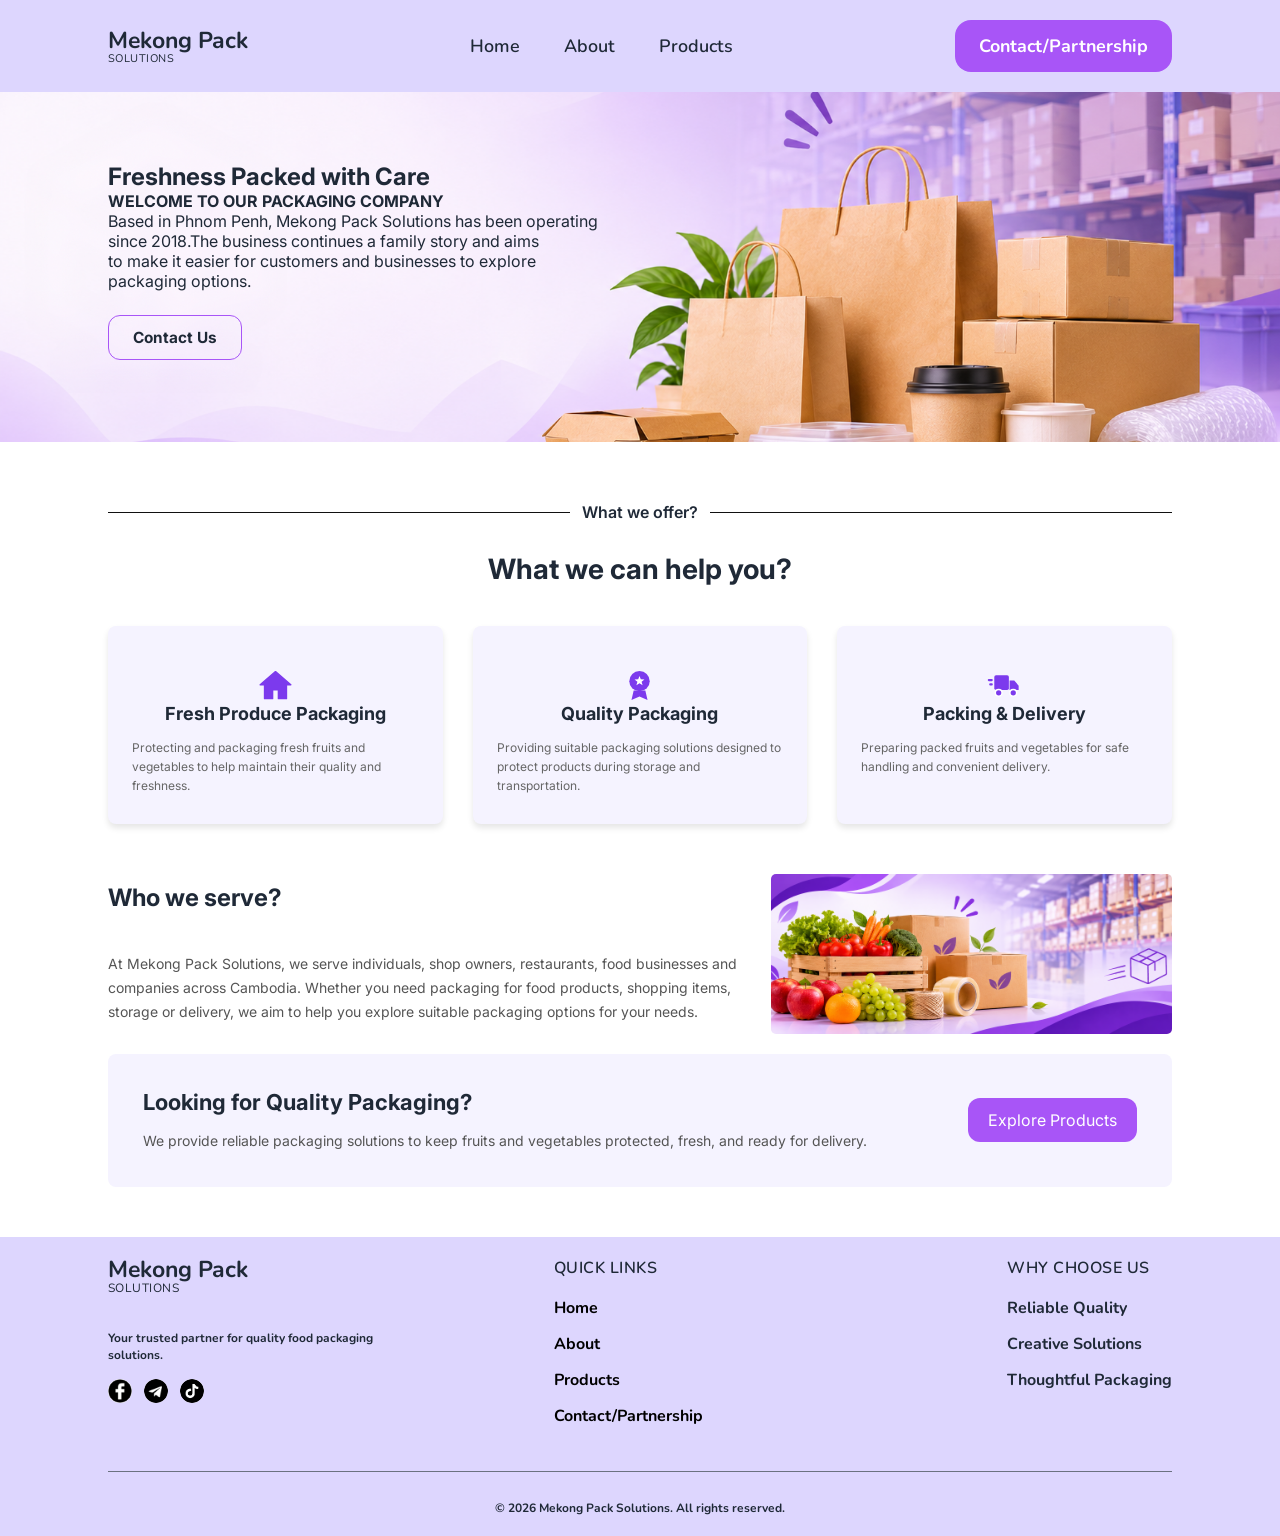
==== about.html @ a9b85f2e "Add about page" ====
<!DOCTYPE html>
<html lang="en">

<head>
  <meta charset="UTF-8">
  <meta name="viewport" content="width=device-width, initial-scale=1.0">
  <link rel="stylesheet" href="about.css">
  <title>About</title>
  <link rel="icon" href="/image/icon title.jpg">
  <script src="script.js"></script>
   <link rel="stylesheet" href="animation.css">
</head>

<body>
  <!--Header Section-->
  <header>
    <p><span>Mekong Pack</span>SOLUTIONS</p>
    <nav>
      <a href="index.html">Home</a>
      <a href="about.html">About</a>
      <a href="products.html">Products</a>
    </nav>
    <div class="btn-header"><a href="contact.html">Contact/Partnership</a></div>
  </header>
  <!--About Section-->
  <section class="about-section">
    <div class="about-image">
      <div class="about-text">
        <h1>Freshness Packed with Care</h1>
        <h4>WELCOME TO OUR PACKAGING COMPANY</h4>
        <p>Based in Phnom Penh, Mekong Pack Solutions has been operating </p>
        <p>since 2018.The business continues a family story and aims </p>
        <p>to make it easier for customers and businesses to explore </p>
        <p>packaging options.</p>
      </div>
      <div class="btn-hero">
        <div class="btn-contact-us"><a href="contact.html">Contact Us</a></div>
        </div>
    </div>
    <div class="label">What we offer?</div>
    <h2>What we can help you?</h2>

    <div class="cards">
      <div class="card">
        <i class="fa-solid fa-house"></i>
        <img src="images/home-icon.svg" alt="Fresh Icon" class="icon">
        <h3>Fresh Produce Packaging</h3>
        <p>Protecting and packaging fresh fruits and vegetables to help maintain their quality and freshness.</p>
      </div>

      <div class="card">
        <i class="fa-solid fa-award"></i>
        <img src="/images/quality-icon.svg" alt="Quality Icon" class="icon">
        <h3>Quality Packaging</h3>
        <p>Providing suitable packaging solutions designed to protect products during storage and transportation.</p>
      </div>

      <div class="card">
        <i class="fa-solid fa-truck"></i>
        <img src="images/delivery-icon.svg" alt="Delivery Icon" class="icon">
        <h3>Packing &amp; Delivery</h3>
        <p>Preparing packed fruits and vegetables for safe handling and convenient delivery.</p>
      </div>
    </div>
    <!--section2-->

    <div class="who-serve">

      <div class="serve-top">

        <div class="serve-text">
          <h2>Who we serve?</h2>

          <p>
            At Mekong Pack Solutions, we serve individuals, shop owners,
            restaurants, food businesses and companies across Cambodia.
            Whether you need packaging for food products, shopping items,
            storage or delivery, we aim to help you explore suitable
            packaging options for your needs.
          </p>
        </div>

        <div class="serve-image">
          <img src="images/ggg.png" alt="Food packaging">
        </div>

      </div>

      <div class="serve-banner">

        <div class="banner-text">
          <h2>Looking for Quality Packaging?</h2>

          <p>
            We provide reliable packaging solutions to keep fruits
            and vegetables protected, fresh, and ready for delivery.
          </p>
        </div>

        <a href="Products.html" class="explore-btn">Explore Products</a>

      </div>

    </div>
    <!--Footer Section-->
    <footer>
      <p><span>Mekong Pack</span>SOLUTIONS</p>
      <div class="left-footer">
        <p>Your trusted partner for quality food packaging solutions.</p>
        <div class="icon-footer">
          <a href=""><img src="/images/fb.jpg" alt="FaceBook"></a>
          <a href=""><img src="/images/Tele.jpg" alt="Telegram"></a>
          <a href=""><img src="/images/Tik.jpg" alt="TikTok"></a>
        </div>
      </div>

      <div class="middle-footer">
        <a href="index.html">Home</a>
        <a href="About.html">About</a>
        <a href="Products.html">Products</a>
        <a href="contact.html">Contact/Partnership</a>
      </div>
      <div class="right-footer">
        <span>WHY CHOOSE US</span>
        <p>Reliable Quality</p>
        <p>Creative Solutions</p>
        <p>Thoughtful Packaging</p>
      </div>

    </footer>

  </section>
</body>

</html>
---- about.css ----
@import url("https://fonts.googleapis.com/css2?family=Inter:wght@400;500;600&family=Nunito:wght@400;600;700;800&display=swap");

:root {
--primary: #7C3AED;
--secondary: #A855F7;
--pale-1: #DDD6FE;
--pale-2: #F5F3FF;

--text-main: #1F2937;
--text-secondary: #6B7280;
--white: #FFFFFF;
--border: #E5E7EB;

--font-heading: "Nunito", sans-serif;
--font-body: "Inter", sans-serif;

/* Side padding: 120px on desktop, shrinks on smaller screens */
--side-padding: clamp(16px, 8.4vw, 120px);
}

@media (min-width: 1441px) {
:root {
--side-padding: calc((100vw - 1200px) / 2);
}
}

* {
margin: 0;
padding: 0;
box-sizing: border-box;
}

html {
-webkit-text-size-adjust: 100%;
scroll-behavior: smooth;
}

body {
font-family: var(--font-body);
color: var(--text-main);
background: #ffffff;
overflow-x: hidden;
}

img {
max-width: 100%;
display: block;
}


/* ---------- Header ---------- */
header {
position: sticky;
top: 0;
z-index: 100;
display: flex;
flex-wrap: wrap;
align-items: center;
justify-content: space-between;
gap: 12px 24px;
padding: 20px var(--side-padding);
background: var(--pale-1);
font-family: var(--font-heading);
color: var(--text-main);
}

header>p {
order: 1;
font-size: 11px;
font-weight: 400;
letter-spacing: 0.5px;
line-height: 1;
}

header>p span {
display: block;
font-size: clamp(20px, 1.8vw, 26px);
font-weight: 700;
letter-spacing: 0;
line-height: 1.1;
}

header nav {
order: 2;
display: flex;
flex-wrap: wrap;
align-items: center;
gap: 12px clamp(20px, 3.4vw, 48px);
}

header nav a {
position: relative;
font-size: clamp(16px, 1.4vw, 20px);
font-weight: 600;
color: var(--text-main);
text-decoration: none;
transition: color 0.2s;
}

header nav a::after {
content: "";
position: absolute;
left: 0;
bottom: -6px;
width: 0;
height: 2px;
background: #000000;
transition: width 0.25s;
}

header nav a:hover {
color: var(--primary);
}

header nav a:hover::after {
width: 100%;
}

.btn-header {
order: 3;
background: var(--secondary);
color: #ffffff;
font-size: 16px;
font-weight: 700;
padding: 14px 24px;
border-radius: 16px;
cursor: pointer;
transition: background 0.2s;
}

.btn-header a {
text-decoration: none;
color: #ffffff;
font-size: clamp(14px, 1.4vw, 20px);
}

.btn-header:hover {
background: var(--primary);
}

@media (max-width: 900px) {
.btn-header {
order: 2;
padding: 10px 18px;
border-radius: 12px;
}

header nav {
order: 3;
flex-basis: 100%;
justify-content: center;
}
}

@media (max-width: 520px) {
header {
padding-top: 14px;
padding-bottom: 14px;
row-gap: 10px;
}

.btn-header {
padding: 9px 14px;
border-radius: 10px;
}

header nav {
gap: 12px 20px;
}
}

@media (max-width: 420px) {
header {
gap: 10px 12px;
}

header>p span {
font-size: 18px;
}

header nav {
gap: 10px 18px;
}

header nav a {
font-size: 15px;
}

.btn-header {
padding: 8px 12px;
}

.btn-header a {
font-size: 13px;
}
}

@media (max-height: 500px) and (orientation: landscape) {
header {
position: static;
}
}


/* ---------- Hero ---------- */
.about-section {
width: 100%;
}

.about-image {
width: 100%;
min-height: 350px;
background-image: url(images/image_no_logo\ \(1\).png);
background-size: cover;
background-position: center;
}

/* bottom padding reduced so the button sits right under the text */
.about-text {
padding: 70px var(--side-padding) 24px;
}

/* line breaks only on desktop, text wraps naturally on small screens */
@media (max-width: 900px) {
.br-desktop {
display: none;
}
}


/* ---------- What we offer ---------- */
.label {
display: flex;
align-items: center;
justify-content: center;
gap: 12px;
font-size: 16px;
font-weight: 600;
margin: 60px var(--side-padding) 30px;
}

.label::before,
.label::after {
content: "";
flex: 1;
height: 1px;
background: #111;
}

.about-section>h2 {
font-size: 28px;
margin: 0 var(--side-padding) 40px;
text-align: center;
}

.cards {
display: flex;
justify-content: center;
gap: 30px;
margin: 0 var(--side-padding);
}
.card {
flex: 1;
min-width: 0;
background: var(--pale-2);
border-radius: 8px;
padding: 28px 24px;
display: flex;
flex-direction: column;
align-items: center;
text-align: center;
box-shadow: 0 4px 6px rgba(0, 0, 0, 0.1);
transition: transform 0.2s, box-shadow 0.2s;
}

.card i {
font-size: 24px;
color: var(--primary);
margin-bottom: 14px;
}

.card h3 {
font-size: 18px;
margin-bottom: 14px;
}

.card p {
font-size: 12px;
line-height: 1.6;
color: #666;
text-align: left;
}

.icon {
width: 35px;
height: 35px;
}


/* ---------- Hero buttons ---------- */
/* padding (not margin) gives the button the same left edge as the text */
.btn-hero {
display: grid;
grid-auto-flow: column;
grid-auto-columns: 1fr;
width: fit-content;
gap: 16px 24px;
padding: 0 var(--side-padding) 70px;
}

.btn-explore,
.btn-contact-us {
border-radius: 12px;
cursor: pointer;
transition: background 0.2s, border-color 0.2s;
}

.btn-explore a,
.btn-contact-us a {
display: block;
padding: 12px 24px;
font-size: clamp(14px, 1.2vw, 18px);
font-weight: 700;
text-align: center;
text-decoration: none;
white-space: nowrap;
}

.btn-explore {
background: #A855F7;
border: 1px solid #A855F7;
}

.btn-explore a {
color: #ffffff;
}

.btn-explore:hover {
background: #7C3AED;
border-color: #7C3AED;
}

.btn-contact-us {
background: transparent;
border: 1px solid #A855F7;
}

.btn-contact-us a {
color: #1f2937;
}

.btn-contact-us:hover {
background: #7C3AED;
}

.btn-contact-us a:hover {
color: #FFFFFF;
}


/* ---------- Who we serve ---------- */
.who-serve {
margin: 50px var(--side-padding);
font-family: var(--font-body);
}

.serve-top {
display: flex;
justify-content: space-between;
align-items: center;
gap: 30px;
margin-bottom: 20px;
}

.serve-text {
width: 60%;
}

.serve-text h2 {
font-size: 24px;
margin-bottom: 40px;
}

.serve-text p {
font-size: 14px;
line-height: 1.7;
color: #555;
}

.serve-image {
width: 38%;
}

.serve-image img {
width: 100%;
height: 160px;
object-fit: cover;
border-radius: 5px;
}


.serve-banner {
background-color: var(--pale-2);
padding: 35px;
border-radius: 8px;
display: flex;
justify-content: space-between;
align-items: center;
gap: 20px;
}

.banner-text h2 {
font-size: 22px;
margin-bottom: 15px;
}

.banner-text p {
font-size: 14px;
color: #555;
line-height: 1.6;
}

.explore-btn {
background-color: var(--secondary);
color: white;
text-decoration: none;
padding: 12px 20px;
border-radius: 12px;
white-space: nowrap;
transition: background 0.2s;
}

.explore-btn:hover {
background-color: var(--primary);
}


/* ---------- Tablet / mobile ---------- */
@media (max-width: 768px) {
.cards {
flex-direction: column;
}

.serve-top {
flex-direction: column;
}

.serve-text,
.serve-image {
width: 100%;
}

.serve-image img {
height: 200px;
}

.serve-banner {
flex-direction: column;
align-items: flex-start;
}

.about-section>h2 {
font-size: 24px;
margin-bottom: 28px;
}

.serve-text h2 {
margin-bottom: 16px;
}
}

/* Small phones */
@media (max-width: 480px) {
.about-text {
padding-top: 40px;
}

.about-text h1 {
font-size: 26px;
}

/* hero buttons stack if there is more than one */
.btn-hero {
grid-auto-flow: row;
padding-bottom: 40px;
}

.label {
margin-top: 40px;
}

.serve-banner {
padding: 24px 20px;
}

.explore-btn {
width: 100%;
text-align: center;
}
}


/* ---------- Footer ---------- */
footer {
display: grid;
grid-template-columns: 1.4fr 1fr auto;
grid-template-areas:
"logo quick why"
"info quick why"
"copy copy copy";
column-gap: clamp(24px, 4vw, 60px);
row-gap: 12px;
align-items: start;
padding: 20px var(--side-padding);
background: #DDD6FE;
font-family: "Nunito", sans-serif;
color: #1f2937;
margin-top: 50px;
}

/* Footer logo */
footer>p {
grid-area: logo;
font-size: 12px;
font-weight: 400;
letter-spacing: 0.5px;
line-height: 1;
}

footer>p span {
display: block;
font-size: clamp(20px, 1.8vw, 26px);
font-weight: 700;
letter-spacing: 0;
line-height: 1.1;
}

/* Left column: tagline and social icons */
.left-footer {
grid-area: info;
min-width: 0;
}

.left-footer>p {
max-width: 280px;
font-size: 12px;
font-weight: 700;
line-height: 1.4;
}
.icon-footer {
display: flex;
align-items: center;
gap: 12px;
margin-top: 16px;
}

.icon-footer img {
width: 24px;
height: 24px;
object-fit: fill;
border-radius: 100%;
}

/* Middle column: quick links */
.middle-footer {
grid-area: quick;
min-width: 0;
display: flex;
flex-direction: column;
gap: 14px;
margin-left: -70px;
}

.middle-footer::before {
content: "QUICK LINKS";
margin-bottom: 4px;
font-size: 16px;
font-weight: 600;
letter-spacing: 0.5px;
}

.middle-footer a {
position: relative;
width: fit-content;
font-size: 16px;
font-weight: 700;
color: #000000;
text-decoration: none;
transition: color 0.2s;
}

.middle-footer a::after {
content: "";
position: absolute;
left: 0;
bottom: -4px;
width: 0;
height: 2px;
background: #000000;
transition: width 0.25s;
}

.middle-footer a:hover {
color: #7C3AED;
}

.middle-footer a:hover::after {
width: 100%;
}

/* Right column: why choose us */
.right-footer {
grid-area: why;
justify-self: end;
display: flex;
flex-direction: column;
gap: 14px;
}

.right-footer span {
margin-bottom: 4px;
font-size: 16px;
font-weight: 600;
letter-spacing: 0.5px;
}

.right-footer p {
font-size: 16px;
font-weight: 700;
}

/* Divider and copyright */
footer::after {
content: "© 2026 Mekong Pack Solutions. All rights reserved.";
grid-area: copy;
margin-top: 32px;
padding-top: 28px;
border-top: 1px solid #6B7280;
text-align: center;
font-size: 12px;
font-weight: 700;
}

/* Footer small laptops (up to 1000px) */
@media (max-width: 1000px) {
.middle-footer {
margin-left: 0;
}
}

/* Footer tablet (up to 900px) */
@media (max-width: 900px) {
footer {
grid-template-columns: 1fr 1fr;
grid-template-areas:
"logo logo"
"info info"
"quick why"
"copy copy";
column-gap: 24px;
row-gap: 20px;
padding-top: 28px;
padding-bottom: 20px;
margin-top: 32px;
}

.middle-footer {
margin-left: 0;
}

.right-footer {
justify-self: start;
}

.left-footer>p {
max-width: 360px;
}

footer::after {
margin-top: 12px;
padding-top: 20px;
font-size: 14px;
}
}

/* Footer mobile (up to 520px) */
@media (max-width: 520px) {
footer {
grid-template-columns: 1fr;
grid-template-areas:
"logo"
"info"
"quick"
"why"
"copy";
row-gap: 24px;
margin-top: 24px;
}

.left-footer>p,
.middle-footer::before,
.middle-footer a,
.right-footer span,
.right-footer p {
font-size: 18px;
}

.icon-footer img {
width: 36px;
height: 36px;
}

footer::after {
font-size: 13px;
}
}
---- animation.css ----
/* ===== Animations for Mekong Pack Solutions =====
   Load this AFTER style.css */

/* ---------- Keyframes ---------- */
@keyframes slide-from-left {
    from { opacity: 0; transform: translateX(-80px); }
    to   { opacity: 1; transform: translateX(0); }
}

@keyframes slide-from-right {
    from { opacity: 0; transform: translateX(80px); }
    to   { opacity: 1; transform: translateX(0); }
}

@keyframes slide-from-top {
    from { opacity: 0; transform: translateY(-40px); }
    to   { opacity: 1; transform: translateY(0); }
}

@keyframes slide-from-bottom {
    from { opacity: 0; transform: translateY(50px); }
    to   { opacity: 1; transform: translateY(0); }
}

@keyframes grow-up {
    from { transform: scaleY(0); }
    to   { transform: scaleY(1); }
}

@keyframes grow-bar {
    from { transform: scaleX(0); }
    to   { transform: scaleX(1); }
}

@keyframes float-soft {
    0%, 100% { transform: translateY(0); }
    50%      { transform: translateY(-10px); }
}

/* ---------- On page load ---------- */
/* "backwards" fill: after the animation ends, normal styles (like hover) work again */
header {
    animation: slide-from-top 0.7s ease-out backwards;
}

.hero-section .left-con > * {
    animation: slide-from-left 0.9s ease-out backwards;
}
.hero-section .left-con > *:nth-child(1) { animation-delay: 0.15s; }
.hero-section .left-con > *:nth-child(2) { animation-delay: 0.30s; }
.hero-section .left-con > *:nth-child(3) { animation-delay: 0.45s; }
.hero-section .left-con > *:nth-child(4) { animation-delay: 0.60s; }

.hero-section img {
    animation: slide-from-right 1s ease-out 0.25s backwards;
}

/* ---------- On scroll (JS adds .is-visible) ---------- */
.reveal {
    opacity: 0;
}

.reveal.is-visible {
    opacity: 1;
    animation-duration: 0.9s;
    animation-timing-function: ease-out;
    animation-fill-mode: backwards;
    animation-delay: var(--delay, 0s);
}

.reveal-left.is-visible   { animation-name: slide-from-left; }
.reveal-right.is-visible  { animation-name: slide-from-right; }
.reveal-up.is-visible     { animation-name: slide-from-bottom; }

/* Bars in the purple card grow up, one after another */
.shapes-container > div {
    transform-origin: bottom;
}
.container-total.is-visible .shapes-container > div {
    animation: grow-up 0.8s ease-out backwards;
}
.container-total.is-visible .shape1 { animation-delay: 0.10s; }
.container-total.is-visible .shape2 { animation-delay: 0.20s; }
.container-total.is-visible .shape3 { animation-delay: 0.30s; }
.container-total.is-visible .shape4 { animation-delay: 0.40s; }
.container-total.is-visible .shape5 { animation-delay: 0.50s; }
.container-total.is-visible .shape6 { animation-delay: 0.60s; }
.container-total.is-visible .shape7 { animation-delay: 0.70s; }
.container-total.is-visible .shape8 { animation-delay: 0.80s; }

/* Progress line fills */
.shape-2 {
    transform-origin: left;
}
.containter-last.is-visible .shape-2 {
    animation: grow-bar 1.2s ease-out 0.4s backwards;
}

/* Big product picture gently floats */
.container-pic-product > img {
    animation: float-soft 5s ease-in-out infinite;
}

/* ---------- Nav: underline stays on the clicked link ---------- */
header nav a.active {
    color: #7C3AED !important;
}

header nav a.active::after {
    width: 100% !important;
    transform-origin: left;
    animation: grow-bar 0.45s ease-out;
}

/* ---------- About page: intro text slides in on load ---------- */
.about-text > * {
    animation: slide-from-left 0.9s ease-out backwards;
}
.about-text > *:nth-child(1) { animation-delay: 0.15s; }
.about-text > *:nth-child(2) { animation-delay: 0.30s; }
.about-text > *:nth-child(3) { animation-delay: 0.45s; }
.about-text > *:nth-child(4) { animation-delay: 0.55s; }
.about-text > *:nth-child(5) { animation-delay: 0.65s; }
.about-text > *:nth-child(6) { animation-delay: 0.75s; }

/* ---------- Respect "reduce motion" settings ---------- */
@media (prefers-reduced-motion: reduce) {
    *, *::before, *::after {
        animation: none !important;
        transition: none !important;
    }
    .reveal {
        opacity: 1;
    }
}
/* ===== Animations for Mekong Pack Solutions =====
   Load this AFTER style.css */

/* ---------- Keyframes ---------- */
@keyframes slide-from-left {
    from { opacity: 0; transform: translateX(-80px); }
    to   { opacity: 1; transform: translateX(0); }
}

@keyframes slide-from-right {
    from { opacity: 0; transform: translateX(80px); }
    to   { opacity: 1; transform: translateX(0); }
}

@keyframes slide-from-top {
    from { opacity: 0; transform: translateY(-40px); }
    to   { opacity: 1; transform: translateY(0); }
}

@keyframes slide-from-bottom {
    from { opacity: 0; transform: translateY(50px); }
    to   { opacity: 1; transform: translateY(0); }
}

@keyframes grow-up {
    from { transform: scaleY(0); }
    to   { transform: scaleY(1); }
}

@keyframes grow-bar {
    from { transform: scaleX(0); }
    to   { transform: scaleX(1); }
}

@keyframes float-soft {
    0%, 100% { transform: translateY(0); }
    50%      { transform: translateY(-10px); }
}

/* ---------- On page load ---------- */
/* "backwards" fill: after the animation ends, normal styles (like hover) work again */
header {
    animation: slide-from-top 0.7s ease-out backwards;
}

.hero-section .left-con > * {
    animation: slide-from-left 0.9s ease-out backwards;
}
.hero-section .left-con > *:nth-child(1) { animation-delay: 0.15s; }
.hero-section .left-con > *:nth-child(2) { animation-delay: 0.30s; }
.hero-section .left-con > *:nth-child(3) { animation-delay: 0.45s; }
.hero-section .left-con > *:nth-child(4) { animation-delay: 0.60s; }

.hero-section img {
    animation: slide-from-right 1s ease-out 0.25s backwards;
}

/* ---------- On scroll (JS adds .is-visible) ---------- */
.reveal {
    opacity: 0;
}

.reveal.is-visible {
    opacity: 1;
    animation-duration: 0.9s;
    animation-timing-function: ease-out;
    animation-fill-mode: backwards;
    animation-delay: var(--delay, 0s);
}

.reveal-left.is-visible   { animation-name: slide-from-left; }
.reveal-right.is-visible  { animation-name: slide-from-right; }
.reveal-up.is-visible     { animation-name: slide-from-bottom; }

/* Bars in the purple card grow up, one after another */
.shapes-container > div {
    transform-origin: bottom;
}
.container-total.is-visible .shapes-container > div {
    animation: grow-up 0.8s ease-out backwards;
}
.container-total.is-visible .shape1 { animation-delay: 0.10s; }
.container-total.is-visible .shape2 { animation-delay: 0.20s; }
.container-total.is-visible .shape3 { animation-delay: 0.30s; }
.container-total.is-visible .shape4 { animation-delay: 0.40s; }
.container-total.is-visible .shape5 { animation-delay: 0.50s; }
.container-total.is-visible .shape6 { animation-delay: 0.60s; }
.container-total.is-visible .shape7 { animation-delay: 0.70s; }
.container-total.is-visible .shape8 { animation-delay: 0.80s; }

/* Progress line fills */
.shape-2 {
    transform-origin: left;
}
.containter-last.is-visible .shape-2 {
    animation: grow-bar 1.2s ease-out 0.4s backwards;
}

/* Big product picture gently floats */
.container-pic-product > img {
    animation: float-soft 5s ease-in-out infinite;
}

/* ---------- Nav: underline stays on the clicked link ---------- */
header nav a.active {
    color: #7C3AED !important;
}

header nav a.active::after {
    width: 100% !important;
    transform-origin: left;
    animation: grow-bar 0.45s ease-out;
}

/* ---------- About page: intro text slides in on load ---------- */
.about-text > * {
    animation: slide-from-left 0.9s ease-out backwards;
}
.about-text > *:nth-child(1) { animation-delay: 0.15s; }
.about-text > *:nth-child(2) { animation-delay: 0.30s; }
.about-text > *:nth-child(3) { animation-delay: 0.45s; }
.about-text > *:nth-child(4) { animation-delay: 0.55s; }
.about-text > *:nth-child(5) { animation-delay: 0.65s; }
.about-text > *:nth-child(6) { animation-delay: 0.75s; }

/* ---------- Contact page ---------- */
/* Intro band slides in on load */
.hero > * {
    animation: slide-from-left 0.9s ease-out backwards;
}
.hero > *:nth-child(1) { animation-delay: 0.15s; }
.hero > *:nth-child(2) { animation-delay: 0.30s; }
.hero > *:nth-child(3) { animation-delay: 0.45s; }

/* Form fields and buttons react smoothly */
.form-group input,
.form-group textarea {
    transition: border-color 0.2s, box-shadow 0.2s;
}
.form-group input:focus,
.form-group textarea:focus {
    box-shadow: 0 0 0 3px #DDD6FE;
}
.submit-btn {
    transition: background 0.2s, transform 0.2s;
}
.submit-btn:hover {
    transform: translateY(-2px);
}

/* Contact/Partnership button: stays highlighted on the contact page */
.btn-header a {
    position: relative;
}
.btn-header.active {
    background: #7C3AED;
}
.btn-header.active a::after {
    content: "";
    position: absolute;
    left: 0;
    right: 0;
    bottom: -4px;
    height: 2px;
    background: #ffffff;
    transform-origin: left;
    animation: grow-bar 0.45s ease-out;
}

/* ---------- Respect "reduce motion" settings ---------- */
@media (prefers-reduced-motion: reduce) {
    *, *::before, *::after {
        animation: none !important;
        transition: none !important;
    }
    .reveal {
        opacity: 1;
    }
}
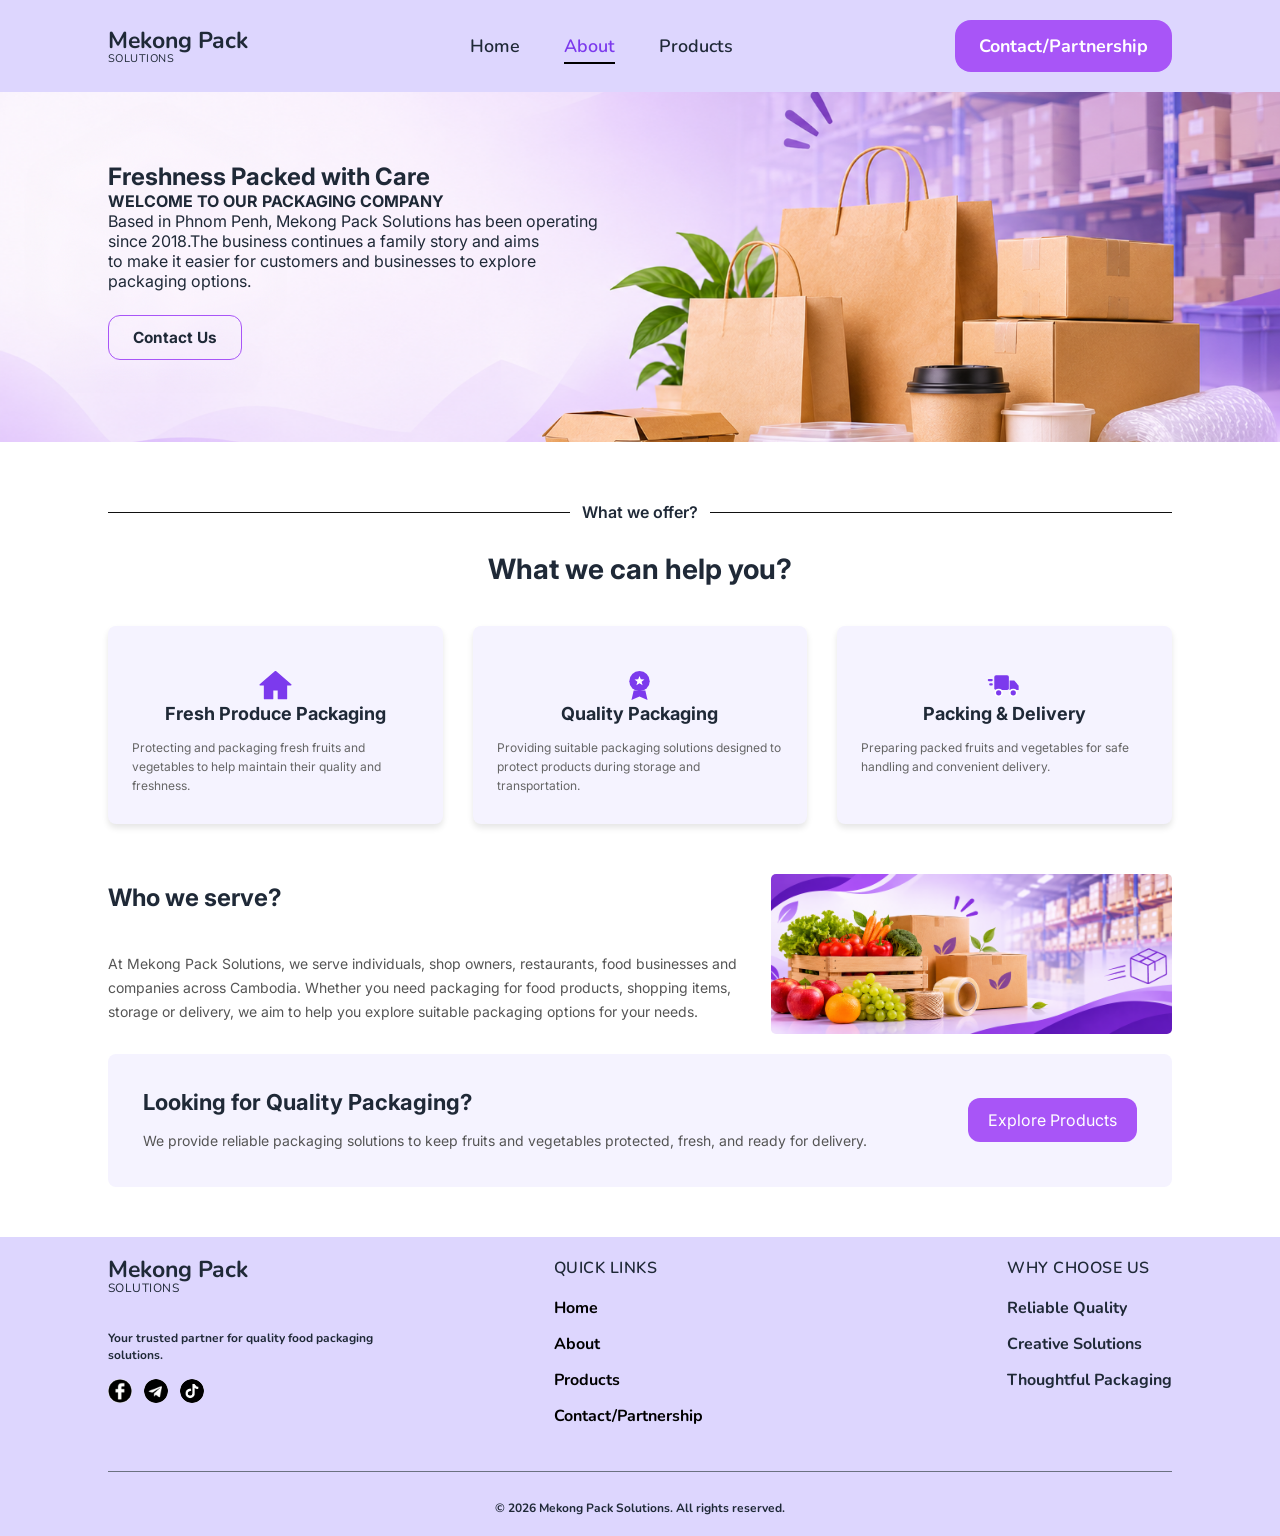
==== commit 7b88c9cc: "Added New Feature" ====
--- a/about.html
+++ b/about.html
@@ -6,7 +6,7 @@
   <meta name="viewport" content="width=device-width, initial-scale=1.0">
   <link rel="stylesheet" href="about.css">
   <title>About</title>
-  <link rel="icon" href="/image/icon title.jpg">
+  <link rel="icon" href="/images/icon title.jpg">
   <script src="script.js"></script>
    <link rel="stylesheet" href="animation.css">
 </head>
@@ -43,7 +43,7 @@
     <div class="cards">
       <div class="card">
         <i class="fa-solid fa-house"></i>
-        <img src="images/home-icon.svg" alt="Fresh Icon" class="icon">
+        <img src="/images/home-icon.svg" alt="Fresh Icon" class="icon">
         <h3>Fresh Produce Packaging</h3>
         <p>Protecting and packaging fresh fruits and vegetables to help maintain their quality and freshness.</p>
       </div>
@@ -57,7 +57,7 @@
 
       <div class="card">
         <i class="fa-solid fa-truck"></i>
-        <img src="images/delivery-icon.svg" alt="Delivery Icon" class="icon">
+        <img src="/images/delivery-icon.svg" alt="Delivery Icon" class="icon">
         <h3>Packing &amp; Delivery</h3>
         <p>Preparing packed fruits and vegetables for safe handling and convenient delivery.</p>
       </div>
@@ -81,7 +81,7 @@
         </div>
 
         <div class="serve-image">
-          <img src="images/ggg.png" alt="Food packaging">
+          <img src="/images/ggg.png" alt="Food packaging">
         </div>
 
       </div>
@@ -97,7 +97,7 @@
           </p>
         </div>
 
-        <a href="Products.html" class="explore-btn">Explore Products</a>
+        <a href="products.html" class="explore-btn">Explore Products</a>
 
       </div>
 
@@ -108,16 +108,16 @@
       <div class="left-footer">
         <p>Your trusted partner for quality food packaging solutions.</p>
         <div class="icon-footer">
-          <a href=""><img src="/images/fb.jpg" alt="FaceBook"></a>
-          <a href=""><img src="/images/Tele.jpg" alt="Telegram"></a>
-          <a href=""><img src="/images/Tik.jpg" alt="TikTok"></a>
+          <a href="https://www.facebook.com/" target="_blank" rel="noopener noreferrer" aria-label="Facebook on Mekong Pack Solutions"><img src="/images/fb.jpg" alt="FaceBook"></a>
+          <a href="https://t.me/" target="_blank" rel="noopener noreferrer" aria-label="Telegram on Mekong Pack Solutions"><img src="/images/Tele.jpg" alt="Telegram"></a>
+          <a href="https://www.tiktok.com/" target="_blank" rel="noopener noreferrer" aria-label="TikTok on Mekong Pack Solutions"><img src="/images/Tik.jpg" alt="TikTok"></a>
         </div>
       </div>
 
       <div class="middle-footer">
         <a href="index.html">Home</a>
-        <a href="About.html">About</a>
-        <a href="Products.html">Products</a>
+        <a href="about.html">About</a>
+        <a href="products.html">Products</a>
         <a href="contact.html">Contact/Partnership</a>
       </div>
       <div class="right-footer">
